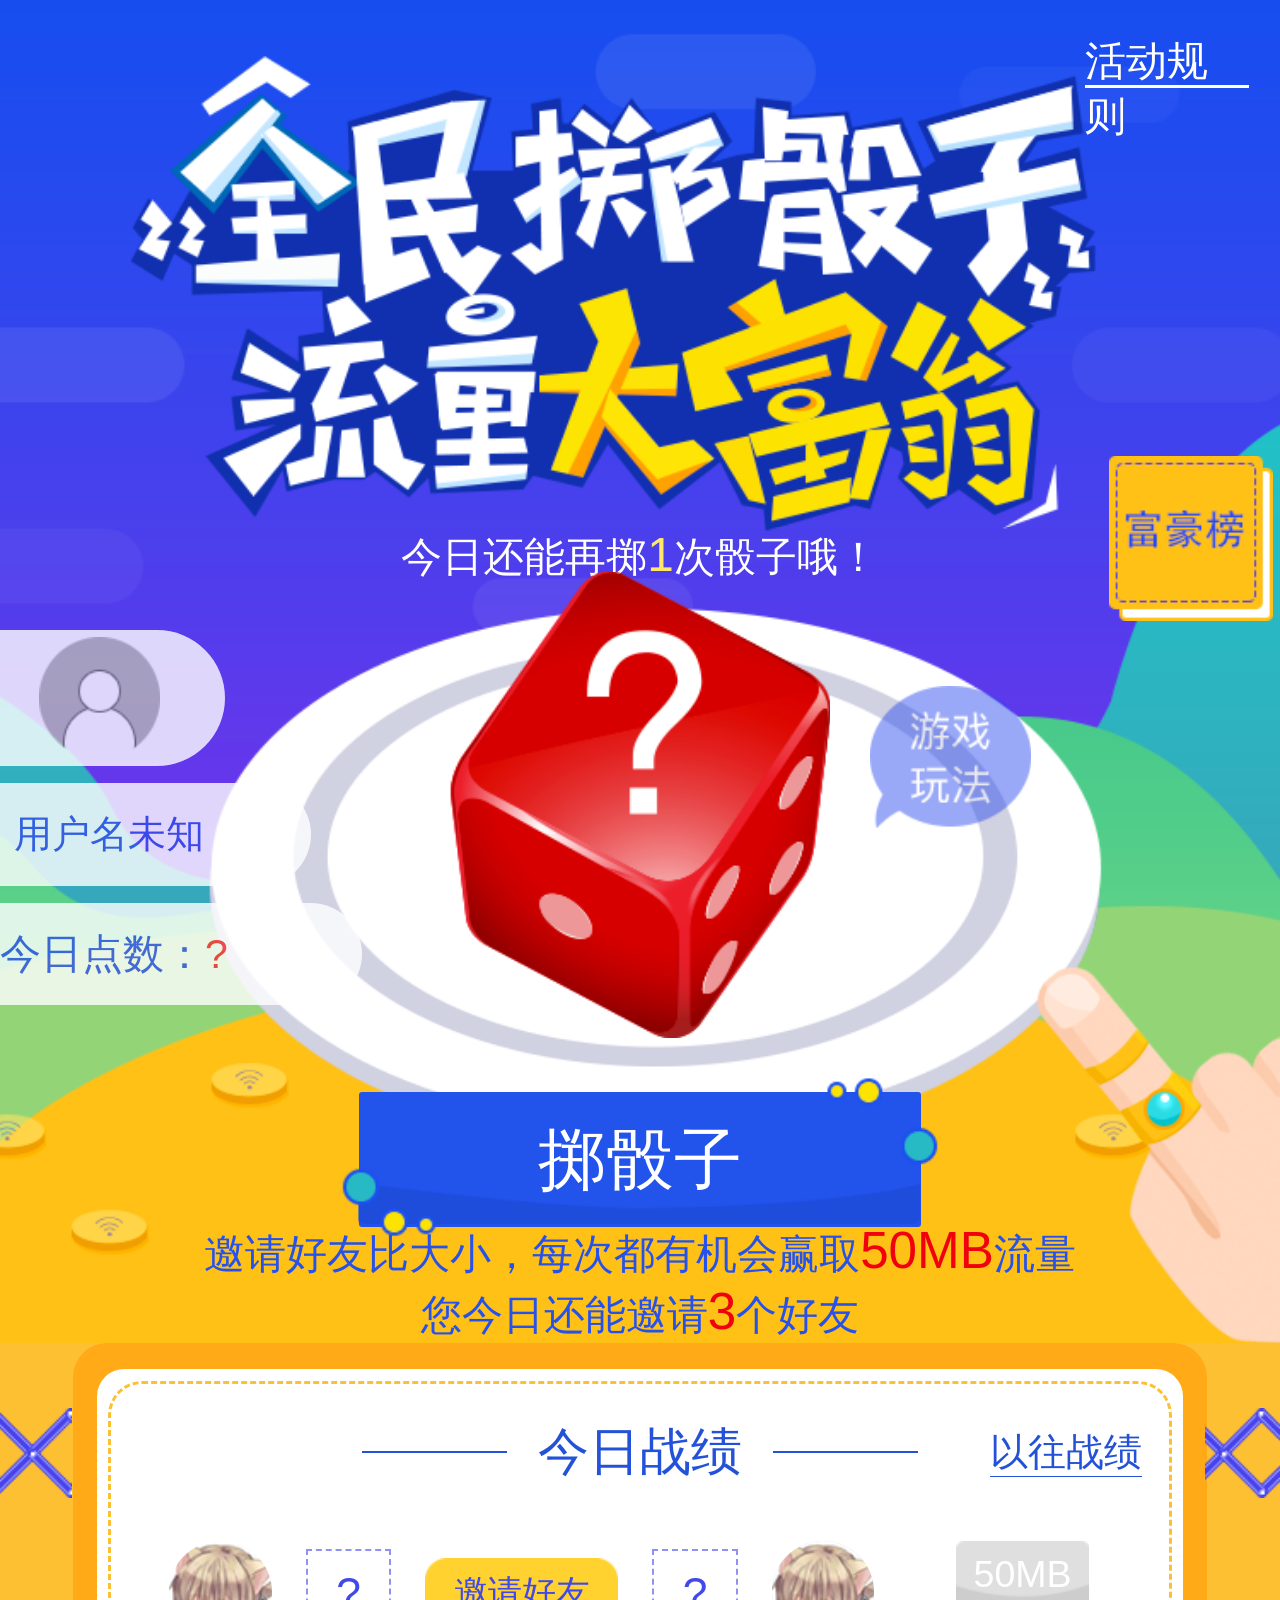
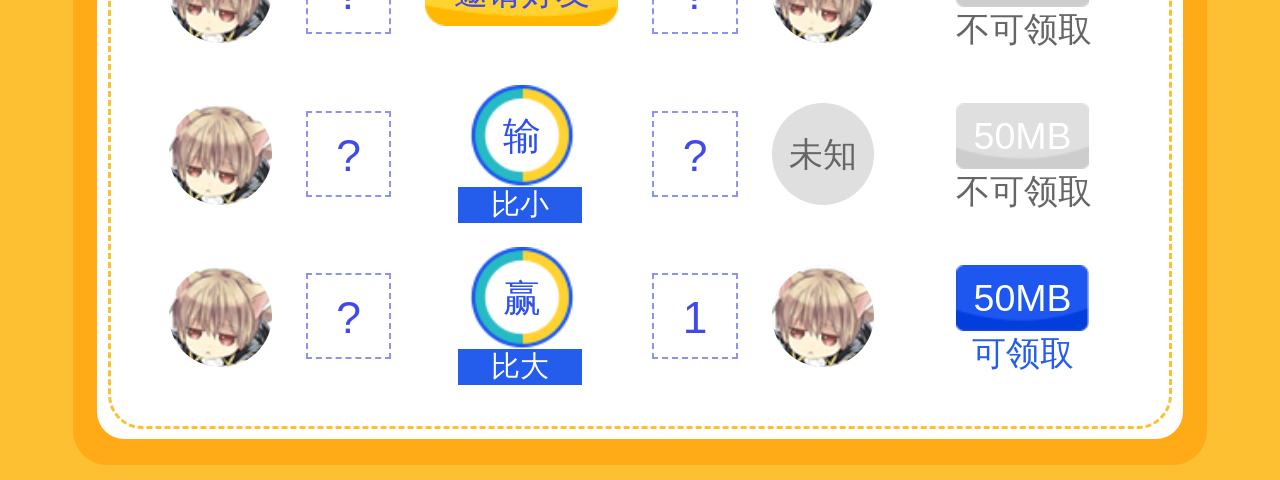
==== index1.html @ 9e5ad159 "1" ====
<!DOCTYPE html>
<html lang="en">
<head>
    <meta charset="UTF-8">
    <meta name="viewport"
          content="width=device-width, user-scalable=no, initial-scale=1.0, maximum-scale=1.0, minimum-scale=1.0">
    <title>主页</title>
    <link rel="stylesheet" href="css/reset.min.css">
    <link rel="stylesheet" href="css/style.css">
</head>
<body>
<header>
    <div class="secTop">
        <div id="hdgzBtn" class="hdgz">活动规则</div>
        <div class="fuhao"></div>
    </div>
</header>
<section>
    <div class="main">
        <div id="sz" class="shaizi sz-0"></div>
        <div class="title">
            <p>今日还能再掷<span id="num_1">1</span>次骰子哦！</p>
        </div>
        <div class="userMessage">
            <div class="userPhoto">
                <img src="images/photo.png" alt="用户头像">
            </div>
            <div class="userName">
                <p>用户名未知</p>
            </div>
            <div class="userNum">
                <p>今日点数：<span>?</span></p>
            </div>
        </div>
        <div class="wanfa"></div>
        <div id="rock" class="btn2-1">
            <span></span>
            <div>掷骰子</div>
        </div>
        <div class="text">
            <p>邀请好友比大小，每次都有机会赢取<span>50MB</span>流量</p>
            <p>您今日还能邀请<i>3</i>个好友</p>
        </div>
    </div>
</section>
<footer>
    <div class="wrap">
        <div class="zhuangshiL"></div>
        <div class="zhuangshiR"></div>
        <div class="boxWrap">
            <div class="boxInner">
                <div class="boxInner-inner">
                    <div class="footerTitle">
                        <span></span>
                        <p>今日战绩</p>
                        <span></span>
                        <div class="history">
                            以往战绩
                        </div>
                    </div>
                    <ul class="list">
                        <li class="clear">
                            <div class="my photo">
                                <img src="images/listPhoto.png" alt="">
                            </div>
                            <div class="my num">?</div>
                            <div class="firList">
                                <span class="btn2-2">邀请好友</span>
                                <span class="result top">赢</span>
                                <span class="result bottom">比大</span>
                            </div>
                            <div class="other num">?</div>
                            <div class="other photo">
                                <img src="images/listPhoto.png" alt="">
                            </div>
                            <div class="getWrap">
                                <span>50MB</span>
                                <p>不可领取</p>
                            </div>
                        </li>
                        <li class="clear">
                            <div class="my photo">
                                <img src="images/listPhoto.png" alt="">
                            </div>
                            <div class="my num">?</div>
                            <div>
                                <span class="btn2-2">邀请好友</span>
                                <span class="result top">输</span>
                                <span class="result bottom">比小</span>
                            </div>
                            <div class="other num">?</div>
                            <div class="other photo">未知</div>
                            <div class="getWrap">
                                <span>50MB</span>
                                <p>不可领取</p>
                            </div>
                        </li>
                        <li class="clear">
                            <div class="my photo">
                                <img src="images/listPhoto.png" alt="">
                            </div>
                            <div class="my num">?</div>
                            <div>
                                <span class="btn2-2">邀请好友</span>
                                <span class="result top">赢</span>
                                <span class="result bottom">比大</span>
                            </div>
                            <div class="other num">1</div>
                            <div class="other photo">
                                <img src="images/listPhoto.png" alt="">
                            </div>
                            <div class="getWrap active">
                                <span>50MB</span>
                                <p>可领取</p>
                            </div>
                        </li>
                    </ul>
                </div>
            </div>
        </div>
    </div>
</footer>
<!--遮罩层-->
<div id="mask" class="mask"></div>
<!--活动规则弹窗-->
<div class="tc hdgz">
    <div class="tcClose"></div>
    <div class="tcLine"></div>
    <div class="tcBg"></div>
    <div class="tcTitle">活动规则</div>
    <div class="text">
        <p>
            活动时间：XXX——XXX <br>
            游戏规则：<br>
            1. 任何用户皆可参与游戏；<br>
            2. 怎么玩？掷骰子，得到点数之后，将游戏页面分享给好友，好友进入游戏页面掷骰子，与你比大小。赢家每局可获得50M流量；<br>
            3.活动期间，每位用户每天仅能掷1次骰子，每次仅能邀请3位好友比大小；<br>
            4. 活动奖励：用户参与游戏，所获奖励不固定，不保证一定有奖励。每次比大小都有机会获取50M流量，活动一共持续7天；流量随时可领取，活动结束后若未领取，则视为放弃奖励；流量可直接提取，无需下载任何 <br>
        </p>
    </div>
    <div class="tcBtn-1 xx">取消</div>
</div>
<!--游戏玩法弹窗-->
<div class="tc tc2 tc-wanfa">
    <div class="tcClose"></div>
    <div class="tcLine"></div>
    <div class="tcBg"></div>
    <div class="tcTitle">游戏玩法</div>
    <div class="tcText">
        <p>
            掷骰子，得到点数之后，将游戏页面分享给好友，好友进入游戏页面掷骰子，与你比大小。赢家每局可获得50M流量；
        </p>
    </div>
    <div class="tcBtn-1 xx">知道啦</div>
</div>
<!--邀请好友比大小弹窗-->
<div class="tc tc2 tc-yq">
    <div class="people"></div>
    <div class="tcClose"></div>
    <div class="tcLine"></div>
    <div class="tcBg"></div>
    <div class="tcTitle">恭喜你</div>
    <div class="tcText">
        <p>
            今日点数为&nbsp;<span id="tcNum"></span><br>您真是掷骰子的高手
        </p>
    </div>
    <div id="tcyq" class="tcBtn-1 yq">邀请好友比大小</div>
</div>
<!--领取流量弹窗-1 -->
<div class="tc tc2 tc-ll one">
    <div class="people"></div>
    <div class="tcClose"></div>
    <div class="tcLine"></div>
    <div class="tcBg"></div>
    <div class="tcTitle">领取流量</div>
    <div class="tcText clear">
        <p>
            您当前可领取&nbsp;<span>500MB</span>&nbsp;流量<br>是否现在领取
        </p>
    </div>
    <div class="dxBtnBox">
        <span id="tcqx">取消</span><!--
        --><span id="tcllqd">确定</span>
    </div>
</div>
<!--领取流量弹窗-2 -->
<div class="tc tc2 tc-ll two">
    <div class="people"></div>
    <div class="tcClose"></div>
    <div class="tcLine"></div>
    <div class="tcBg"></div>
    <div class="tcTitle">恭喜您</div>
    <div class="tcText clear">
        <p>
            您已成功领取&nbsp;<span>500MB</span>&nbsp;安心用本地流量<br>流量将于一周内充入您的账户！
        </p>
    </div>
    <div class="tcBtn-1 ll" id="tcert">确定</div>
</div>
<!--分享浮层-->
<div class="fenxiang">
    <div></div>
    <p>
        诚意比大小，拒绝互相伤害。<br>
        宝贝，将活动页面发给好友，与好友比大小<br>
        即有机会赢取<span>50MB</span>流量。
    </p>
</div>
</body>
</html>
<script src="js/jquery-1.10.1.min.js"></script>
<script src="js/index.js"></script>
---- css/style.css ----
header .firTop{
    width: 37.5rem;
    height: 17.05rem;
    background: url("../images/firBg_01.png") center no-repeat;
    background-size: cover;
}
section .firMiddle{
    width: 37.5rem;
    height: 32.25rem;
    background: url("../images/firBg_02.png") center no-repeat;
    background-size: cover;
}
footer .firFooter{
    box-sizing: border-box;
    padding-top: 1.55rem;
    width: 37.5rem;
    height: 11.65rem;
    background: url("../images/firBg_03.png") center no-repeat;
    background-size: cover;
}
footer .firFooter div{
    margin: 0 auto;
    width: 25.4rem;
    height: 5.9rem;
    background: url("../images/btn1-1.png") center no-repeat;
    background-size: cover;
}
/*主页样式*/
header .secTop{
    position: relative;
    box-sizing: border-box;
    width: 37.5rem;
    height: 15.45rem;
    background: url("../images/secBg_01.png") center no-repeat;
    background-size: cover;
}
header .secTop .hdgz{
    float: right;
    margin: 1rem 0.9rem 0 0;
    width: 4.8rem;
    height: 1.5rem;
    font-size: 1.2rem;
    color: #ffffff;
    border-bottom: 3px solid #ffffff;
}
header .secTop .fuhao{
    position: absolute;
    left: 32.5rem;
    top: 13.35rem;
    width: 4.8rem;
    height: 4.85rem;
    background: url("../images/fuhao.png") center no-repeat;
    background-size: cover;
    z-index: 11;
}
section .main{
    position: relative;
    box-sizing: border-box;
    width: 37.5rem;
    height: 23.9rem;
    background: url("../images/secBg_02.png") center no-repeat;
    background-size: cover;
}
section .main .shaizi{
    position: absolute;
    top: 1.3rem;
    left: 0;
    right: 0;
    margin: auto;
    width: 11.15rem;
    height: 13.65rem;
    background: url("../images/sz.png") no-repeat;
    background-size: cover;
}
section .main .sz-0{
    background-position: -103.2rem 0;
}
section .main .sz-1{
    background-position: -17.2rem 0;
}
section .main .sz-2{
    background-position: -86rem 0;
}
section .main .sz-3{
    background-position: -68.8rem 0;
}
section .main .sz-4{
    background-position: -51.6rem 0;
}
section .main .sz-5{
    background-position: -34.4rem 0;
}
section .main .sz-6{
    background-position: 0 0;
}
section .main .sz-t{
    background-position: -120.25rem 0;
}
section .main .sz-s{
    background-position: -137.4rem 0;
}
section .main .sz-e{
    background-position: -154.7rem 0;
}
section .main .title{
    margin: 0 auto;
    width: 15rem;
    text-align: center;
}
section .main .title p{
    font-size: 1.2rem;
    color: #ffffff;
}
section .main .title p span{
    font-size: 1.4rem;
    color: #ffe866;
}
section .main .userMessage{
    position: absolute;
    top: 3rem;
    left: 0;
}
section .main .userMessage div{
    box-sizing: border-box;
    border-radius: 0 3rem 3rem 0;
    background-color: #ffffff;
    opacity: 0.8;
}
section .main .userMessage .userPhoto{
    padding: 0.225rem 0 0.225rem 1.15rem;
    width: 6.6rem;
    height: 4rem;
}
section .main .userMessage .userName{
    margin: 0.5rem 0;
    padding-left: 0.4rem;
    width: 9.1rem;
    height: 3rem;
}
section .main .userMessage .userNum{
    width: 10.6rem;
    height: 3rem;
}
section .main .userMessage .userPhoto img{
    display: inline-block;
    width: 3.55rem;
    height: 3.55rem;
}
section .main .userMessage .userName p{
    font-size: 1.1rem;
    line-height: 3rem;
    color: #324eea;
}
section .main .userMessage .userNum p{
    font-size: 1.2rem;
    line-height: 3rem;
    color: #2e50ea;
}
section .main .userMessage .userNum p span{
    color: #f72a30;
}
section .main .wanfa{
    position: absolute;
    top: 4.65rem;
    right: 7.3rem;
    width: 4.7rem;
    height: 4.15rem;
    background: url("../images/wanfa.png") center no-repeat;
    background-size: cover;
}
section .main .btn2-1{
    position: absolute;
    bottom: 3.05rem;
    left: 0;
    right: 0;
    margin: auto;
    width: 17.55rem;
    height: 4.8rem;
}
section .main .btn2-1 span{
    position: absolute;
    width: 17.55rem;
    height: 4.8rem;
    background: url("../images/btn2-1Bg.png") center no-repeat;
    background-size: cover;
    z-index: 11;
}
section .main .btn2-1 div{
    position: absolute;
    bottom: 0.35rem;
    left: 0;
    right: 0;
    margin: auto;
    width: 16.45rem;
    height: 3.95rem;
    font-size: 2rem;
    text-align: center;
    line-height: 3.95rem;
    color: #ffffff;
    border-radius: 3px;
    background-color: #2253eb;
}
section .main .btn2-1.default span{
    background: url("../images/btn2-1BgAct.png") center no-repeat;
    background-size: cover;
}
section .main .btn2-1.default div{
    color: #8d8d8d;
    background-color: #eaeaea;
}
section .main .text{
    position: absolute;
    bottom: 0;
    left: 0;
    right: 0;
    margin: auto;
}
section .main .text p{
    font-size: 1.2rem;
    text-align: center;
    color: #2652eb;
}
section .main .text p span{
    font-size: 1.5rem;
    color: #f1000e;
}
section .main .text p i{
    font-style: normal;
    font-size: 1.5rem;
    color: #f1000e;
}
footer .wrap{
    position: relative;
    width: 37.5rem;
    height: 21.6rem;
    background-color: #fdc033;
}
footer .wrap .zhuangshiL,footer .wrap .zhuangshiR{
    position: absolute;
    top: 1.9rem;
    height: 2.65rem;
}
footer .wrap .zhuangshiL{
    left: 0;
    width: 2.1rem;
    background: url("../images/zhuangshiL.png") center no-repeat;
    background-size: cover;
}
footer .wrap .zhuangshiR{
    right: 0;
    width: 2.2rem;
    background: url("../images/zhuangshiR.png") center no-repeat;
    background-size: cover;
}
footer .wrap .boxWrap{
    margin: 0 auto;
    padding: 0.75rem 0;
    box-sizing: border-box;
    width: 33.2rem;
    height: 21.15rem;
    border-radius: 1rem;
    background-color: #ffaa16;
}
footer .wrap .boxWrap .boxInner{
    margin: 0 auto;
    padding: 0.35rem 0;
    box-sizing: border-box;
    width: 31.8rem;
    height: 19.65rem;
    border-radius: 0.8rem;
    background-color: #ffffff;
}
footer .wrap .boxWrap .boxInner .boxInner-inner{
    box-sizing: border-box;
    margin: 0 auto;
    width: 31.15rem;
    height: 19rem;
    border: 3px dashed #fdc033;
    border-radius: 1rem;
}
footer .wrap .boxWrap .boxInner .boxInner-inner .footerTitle{
    position: relative;
    margin: 1rem auto;
    width: 16.3rem;
    text-align: center;
}
footer .wrap .boxWrap .boxInner .boxInner-inner .footerTitle p{
    font-size: 1.5rem;
    color: #2351d7;
}
footer .wrap .boxWrap .boxInner .boxInner-inner .footerTitle span{
    position: absolute;
    top: 0;
    bottom: 0;
    margin: auto;
    width: 4.25rem;
    height: 2px;
    background-color: #2351d7;
}
footer .wrap .boxWrap .boxInner .boxInner-inner .footerTitle span:first-child{
    left: 0;
}
footer .wrap .boxWrap .boxInner .boxInner-inner .footerTitle span:nth-child(3){
    right: 0;
}
footer .wrap .boxWrap .boxInner .boxInner-inner .footerTitle div:last-child{
    position: absolute;
    top: 0;
    bottom: 0;
    right: -6.55rem;
    margin: auto;
    height: 1.4rem;
    font-size: 1.1rem;
    border-bottom: 1px solid #2351d7;
    color: #2351d7;
}
footer .wrap .boxWrap .boxInner .boxInner-inner .list li{
    box-sizing: border-box;
    display: flex;
    align-items: center;
    padding-left: 1.7rem;
    width: 100%;
    height: 4.15rem;
}
footer .wrap .boxWrap .boxInner .boxInner-inner .list li:nth-child(2){
    margin: 0.6rem 0;
}
footer .wrap .boxWrap .boxInner .boxInner-inner .list li div{
    float: left;
    box-sizing: border-box;
    margin-right: 1rem;
}
footer .wrap .boxWrap .boxInner .boxInner-inner .list li div.photo{
    width: 3rem;
    height: 3rem;
    border-radius: 50%;
}
footer .wrap .boxWrap .boxInner .boxInner-inner .list li div.photo img{
    width: 100%;
    height: 100%;
    border-radius: 50%;
}
footer .wrap .boxWrap .boxInner .boxInner-inner .list li div:nth-child(2),footer .wrap .boxWrap .boxInner .boxInner-inner .list li div:nth-child(4){
    box-sizing: border-box;
    width: 2.5rem;
    height: 2.5rem;
    font-size: 1.3rem;
    text-align: center;
    line-height: 2.5rem;
    color: #414ae9;
    border: 2px dashed #8e92f2;
}
footer .wrap .boxWrap .boxInner .boxInner-inner .list li div:nth-child(3){
    width: 5.65rem;
}
footer .wrap .boxWrap .boxInner .boxInner-inner .list li div:nth-child(3) span{
    display: block;
}
footer .wrap .boxWrap .boxInner .boxInner-inner .list li div:nth-child(3) .btn2-2{
    display: none;
    width: 5.65rem;
    height: 2rem;
    font-size: 1rem;
    text-align: center;
    line-height: 2rem;
    color: #414ae9;
    background: url("../images/btn2-2Bg.png") center no-repeat;
    background-size: cover;
}
footer .wrap .boxWrap .boxInner .boxInner-inner .list li div:nth-child(5){
    margin-right: 2.4rem;
    width: 3rem;
    height: 3rem;
    font-size: 1rem;
    text-align: center;
    line-height: 3rem;
    border-radius: 50%;
    color: #666666;
    background-color: #dfdfdf;
}
footer .wrap .boxWrap .boxInner .boxInner-inner .list li div:nth-child(6){
    height: 3rem;
}
footer .wrap .boxWrap .boxInner .boxInner-inner .list li div:nth-child(6) span{
    display: block;
    width: 3.9rem;
    height: 1.95rem;
    font-size: 1.1rem;
    text-align: center;
    line-height: 1.95rem;
    color: #ffffff;
    background: url("../images/btn2-3Bg.png") center no-repeat;
    background-size: cover;
}
footer .wrap .boxWrap .boxInner .boxInner-inner .list li div:nth-child(6) p{
    font-size: 1rem;
    text-align: center;
    color: #666666;
}
footer .wrap .boxWrap .boxInner .boxInner-inner .list li div:nth-child(6).active span{
    background: url("../images/btn2-3BgAct.png") center no-repeat;
    background-size: cover;
}
footer .wrap .boxWrap .boxInner .boxInner-inner .list li div:nth-child(6).active p{
    color: #245cec;
}
footer .wrap .boxWrap .boxInner .boxInner-inner .list li div:nth-child(3) .result.top{
    margin-left: 1.3rem;
    width: 3.05rem;
    height: 3rem;
    font-size: 1.1rem;
    text-align: center;
    line-height: 3rem;
    color: #2c50ea;
    background: url("../images/resultBg.png") center no-repeat;
    background-size: cover;
}
footer .wrap .boxWrap .boxInner .boxInner-inner .list li div:nth-child(3) .result.bottom{
    margin-left: 0.95rem;
    width: 3.65rem;
    height: 1.05rem;
    text-align: center;
    line-height: 1.05rem;
    font-size: 0.85rem;
    color: #ffffff;
    background-color: #245cec;
}
footer .wrap .boxWrap .boxInner .boxInner-inner .list div.firList span.btn2-2{
    display: block;
}
footer .wrap .boxWrap .boxInner .boxInner-inner .list div.firList .result{
    display: none;
}
/*遮罩层*/
.mask{
    position: absolute;
    top: 0px;
    filter: alpha(opacity=60);
    background-color: #000;
    z-index: 100;
    left: 0px;
    opacity: 0.6;
    -moz-opacity: 0.6;
}
.tc.hdgz{
    display: none;
    position: fixed;
    top: 20%;
    left: 0;
    right: 0;
    margin: auto;
    box-sizing: border-box;
    width: 29rem;
    height: 36.7rem;
    border-radius: 0.5rem;
    z-index: 999;
    background-color: #ffffff;
}
.tc .tcClose{
    position: absolute;
    top: -7.1rem;
    right: 1.75rem;
    width: 2.9rem;
    height: 2.9rem;
    background: url("../images/tcCloseBg.png") center no-repeat;
    background-size: cover;
    z-index: 999;
}
.tc .tcLine{
    position: absolute;
    right: 3.2rem;
    top: -4.1rem;
    width: 2px;
    height: 4.1rem;
    background-color: #ffffff;
    z-index: 999;
}
.tc .tcBg{
    position: absolute;
    top: -10rem;
    left: -4.225rem;
    width: 37.45rem;
    height: 24.5rem;
    background: url("../images/tc-hdgz.png") center no-repeat;
    background-size: cover;
    z-index: 990;
}
.tc .tcTitle{
    position: absolute;
    top: 0;
    left: 0;
    width: 100%;
    height: 4rem;
    font-size: 1.6rem;
    text-align: center;
    line-height: 4rem;
    border-radius: 0.5rem 0.5rem 0 0;
    color: #ffffff;
    background-color: #304fea;
    z-index: 999;
}
.tc .text{
    box-sizing: border-box;
    position: absolute;
    top: 4rem;
    left: 0;
    padding: 0.75rem 2.5rem;
    overflow: scroll;
    width: 29rem;
    height: 26.75rem;
    background-color: #ffffff;
    z-index: 999;
}
.tc .text p{
    font-size: 1.2rem;
    color: #000000;
    text-align: justify;
    line-height: 2.5rem;
}
.tc .tcBtn-1{
    position: absolute;
    left: 0;
    right: 0;
    margin: auto;
    bottom: 1.2rem;
    width: 8.8rem;
    height: 3.15rem;
    font-size: 1.3rem;
    text-align: center;
    line-height: 3.15rem;
    color: #ffffff;
    background: url("../images/tcBtnBg-blue.png") center no-repeat;
    background-size: cover;
    z-index: 999;
}
.tc.tc2{
    position: fixed;
    left: 0;
    right: 0;
    top: 20%;
    box-sizing: border-box;
    margin: auto;
    width: 26.5rem;
    height: 20rem;
    border-radius: 0.5rem;
    z-index: 999;
    background-color: #ffffff;
}
.tc.tc2 .tcClose{
    right: 0.5rem;
}
.tc.tc2 .tcLine{
    right: 1.9rem;
}
.tc.tc2 .tcBtn-1{
    bottom: 2rem;
}
.tc.tc2 .tcText{
    position: absolute;
    top: 4rem;
    box-sizing: border-box;
    width: 100%;
    height: 16rem;
    font-size: 1.3rem;
    text-align: justify;
    color: #000000;
    border-radius: 0 0 0.5rem 0.5rem;
    background-color: #ffffff;
    z-index: 999;
}
.tc.tc-wanfa .tcText{
    padding: 2rem 1.5rem;
    line-height: 2.5rem;
}
.tc.tc-wanfa{
    display: none;
}
.tc.tc-yq .tcText{
    padding-top: 2rem;
    text-align: center;
    line-height: 4rem;
    letter-spacing: 5px;
}
.tc .tcText p span{
    font-size: 2rem;
    color: #ff1e1e;
}
.tc.tc-yq .tcBtn-1.yq{
    width: 12.5rem;
    background: url("../images/tc-yqBtn.png") center no-repeat;
    background-size: cover;
}
.tc .people{
    position: absolute;
    top: -9.7rem;
    left: 1.4rem;
    z-index: 998;
    width: 20.85rem;
    height: 9.7rem;
    background: url("../images/yqPeo.png") center no-repeat;
    background-size: cover;
}
.tc.tc-yq{
    display: none;
    top: 25%;
}
.tc.tc-dx{
    top: 25%;
}
.tc.tc-dx .tcText{
    padding: 0.5rem 5.25rem;
    text-align: center;
    line-height: 3rem;
}
.tc.tc-dx .tcText .box{
    float: left;
    width: 4.4rem;
    height: 4.4rem;
    border: 2px dashed #304fea;
    font-size: 2.1rem;
    text-align: center;
    line-height: 4.4rem;
    color: #1234df;
}
.tc.tc-dx .tcText .box.act{
    color: #ffffff;
    background-color: #304fea;
}
.tc.tc-dx .tcText .small{
    margin-right: 6.8rem;
}
.tc.tc-dx .people{
    top: -10.1rem;
    height: 10.1rem;
    background: url("../images/dxPeo_01.png") center no-repeat;
    background-size: cover;
}
.tc.tc-dx.one{
    display: none;
}
.tc.tc-dx.two{
    display: none;
}
.tc.tc2 .tcText i{
    font-style: normal;
    font-size: 1.2rem;
    line-height: 1rem;
    letter-spacing: 0.2rem;
    color: #304fea;
}
.tc.tc2 .dxBtnBox{
    position: absolute;
    left: 0;
    right: 0;
    margin: auto;
    width: 20.05rem;
    bottom: 2rem;
    z-index: 999;
}
.tc.tc2 .dxBtnBox span{
    display: inline-block;
    width: 8.8rem;
    height: 3.15rem;
    font-size: 1.3rem;
    text-align: center;
    line-height: 3.15rem;
    color: #ffffff;
}
.tc.tc2 .dxBtnBox span:first-child{
    margin-right: 2.3rem;
    background: url("../images/tcBtnBg-blue.png") center no-repeat;
    background-size: cover;
}
.tc.tc2 .dxBtnBox span:last-child{
    background: url("../images/dxBtnBg-red.png") center no-repeat;
    background-size: cover;
}
.tc.tc-ll .tcText{
    padding-top: 2rem;
    text-align: center;
    line-height: 4rem;
}
.tc.tc-ll .people{
    top: -10.1rem;
    height: 10.1rem;
    background: url("../images/llPeo.png") center no-repeat;
    background-size: cover;
}
.tc.tc-ll{
    top: 25%;
}
.tc.tc-ll.one{
    display: none;
}
.tc.tc-ll.two{
    display: none;
}
.tc.tc-ll.two .tcBtn-1.ll{
    background: url("../images/dxBtnBg-red.png") center no-repeat;
    background-size: cover;
}

.fenxiang{
    display: none;
    position: fixed;
    left: 0;
    right: 0;
    margin: auto;
    top: 3.7rem;
    width: 22.5rem;
    height: 35rem;
    text-align: center;
    z-index: 999;
}
.fenxiang div{
    position: absolute;
    top: 0;
    left: 2.5rem;
    width: 22.7rem;
    height: 29.4rem;
    background: url("../images/fenxiang.png") center no-repeat;
    background-size: cover;
}
.fenxiang p{
    position: absolute;
    bottom: 0;
    font-size: 1.1rem;
    color: #ffffff;
}
.fenxiang p span{
    font-size: 1.4rem;
    color: #f0c24d;
}
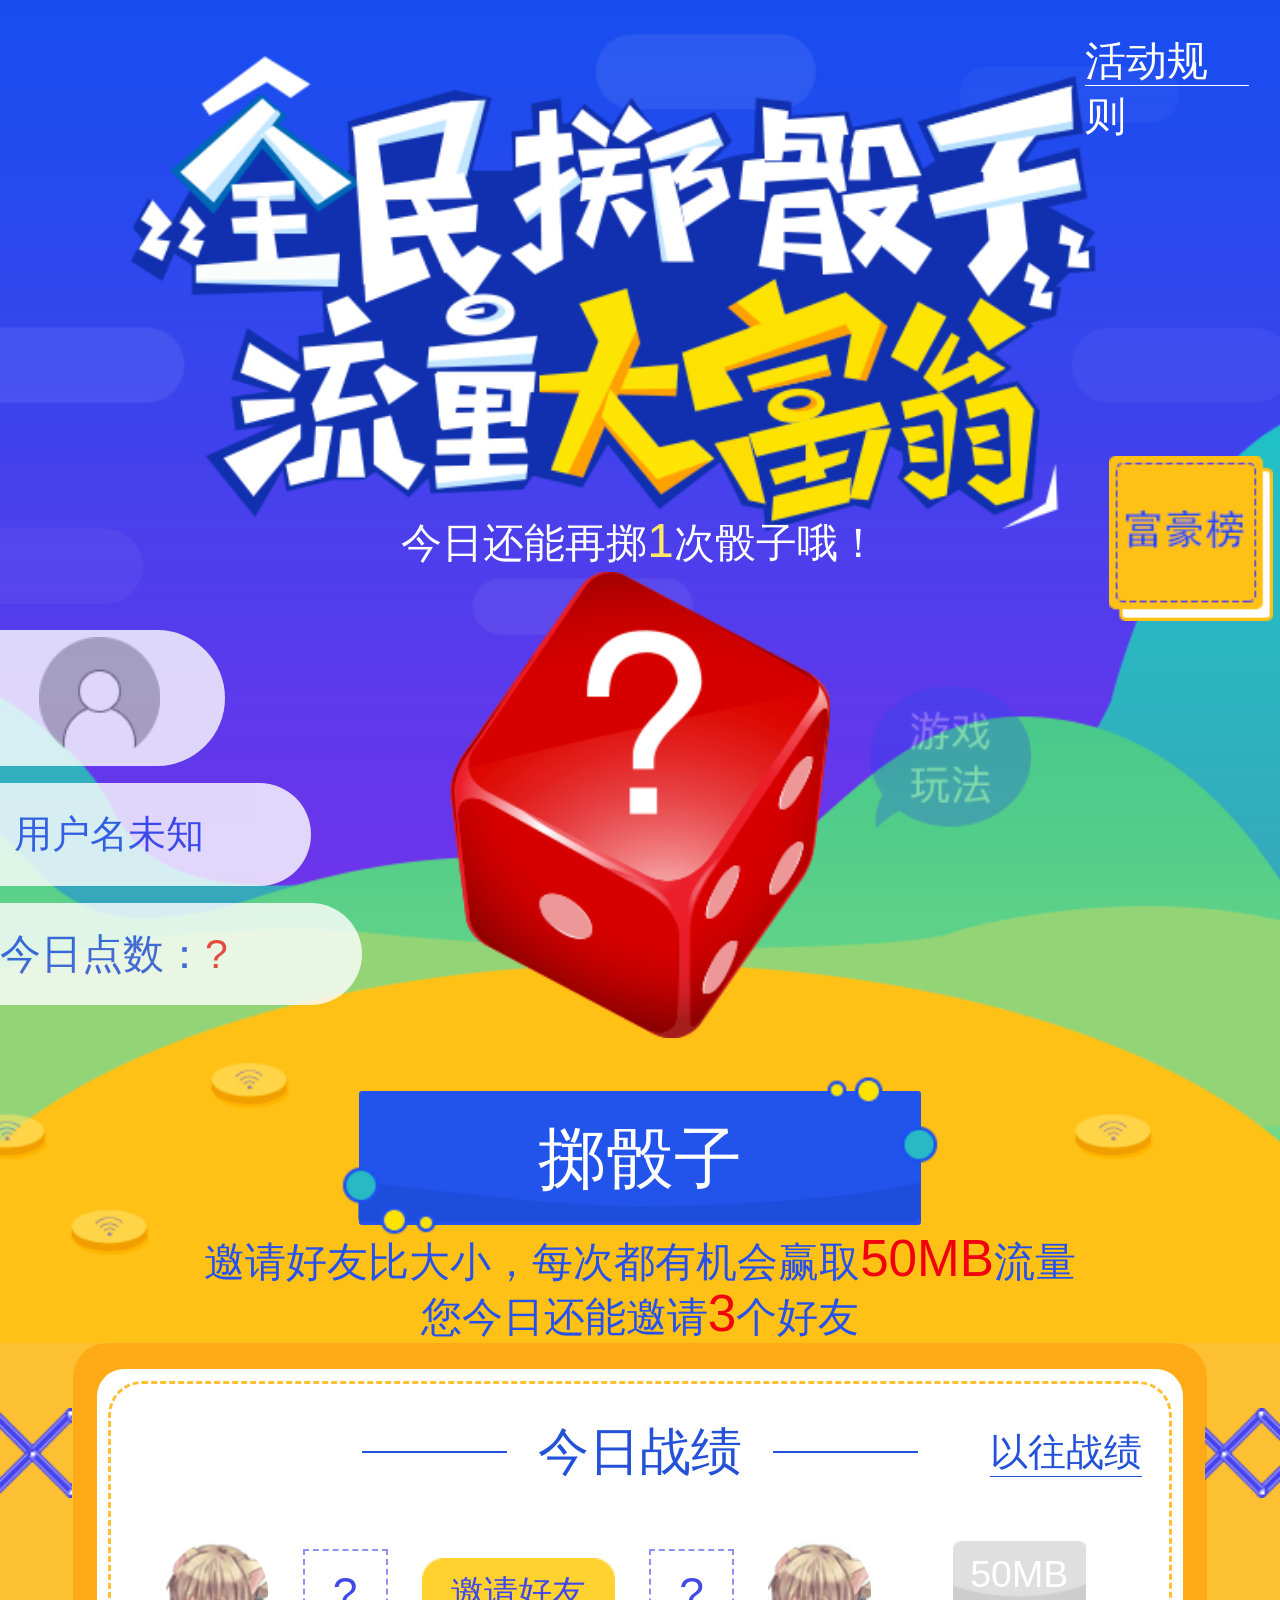
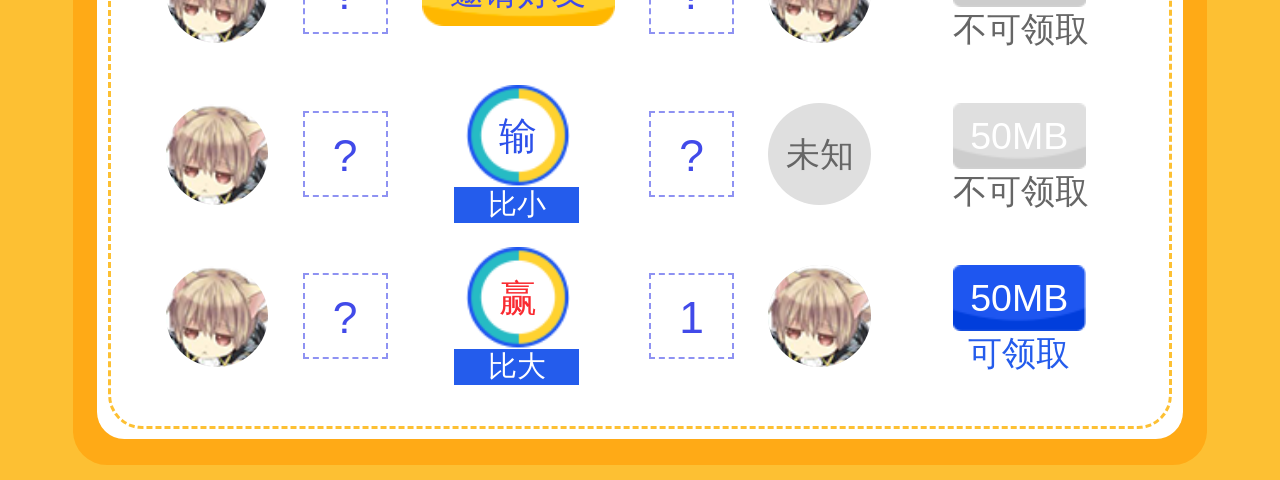
==== commit ad33e088: "6" ====
--- a/index1.html
+++ b/index1.html
@@ -83,7 +83,7 @@
                                 <img src="images/listPhoto.png" alt="">
                             </div>
                             <div class="my num">?</div>
-                            <div>
+                            <div class="win-los">
                                 <span class="btn2-2">邀请好友</span>
                                 <span class="result top">输</span>
                                 <span class="result bottom">比小</span>
@@ -100,7 +100,7 @@
                                 <img src="images/listPhoto.png" alt="">
                             </div>
                             <div class="my num">?</div>
-                            <div>
+                            <div class="win-los">
                                 <span class="btn2-2">邀请好友</span>
                                 <span class="result top">赢</span>
                                 <span class="result bottom">比大</span>
@@ -122,6 +122,8 @@
 </footer>
 <!--遮罩层-->
 <div id="mask" class="mask"></div>
+<!--分享遮罩层-->
+<div id="mask1" class="mask1"></div>
 <!--活动规则弹窗-->
 <div class="tc hdgz">
     <div class="tcClose"></div>
--- a/css/style.css
+++ b/css/style.css
@@ -41,7 +41,7 @@
     height: 1.5rem;
     font-size: 1.2rem;
     color: #ffffff;
-    border-bottom: 3px solid #ffffff;
+    border-bottom: 1px solid #ffffff;
 }
 header .secTop .fuhao{
     position: absolute;
@@ -109,6 +109,7 @@
 }
 section .main .title p{
     font-size: 1.2rem;
+    line-height: 0.8rem;
     color: #ffffff;
 }
 section .main .title p span{
@@ -170,7 +171,7 @@
 }
 section .main .btn2-1{
     position: absolute;
-    bottom: 3.05rem;
+    bottom: 3.1rem;
     left: 0;
     right: 0;
     margin: auto;
@@ -217,6 +218,7 @@
 }
 section .main .text p{
     font-size: 1.2rem;
+    line-height: 1.5rem;
     text-align: center;
     color: #2652eb;
 }
@@ -318,7 +320,7 @@
     box-sizing: border-box;
     display: flex;
     align-items: center;
-    padding-left: 1.7rem;
+    padding-left: 1.6rem;
     width: 100%;
     height: 4.15rem;
 }
@@ -442,6 +444,17 @@
     opacity: 0.6;
     -moz-opacity: 0.6;
 }
+/*分享遮罩层*/
+.mask1{
+    position: absolute;
+    top: 0px;
+    filter: alpha(opacity=80);
+    background-color: #000;
+    z-index: 100;
+    left: 0px;
+    opacity: 0.8;
+    -moz-opacity: 0.8;
+}
 .tc.hdgz{
     display: none;
     position: fixed;
@@ -724,7 +737,7 @@
 .fenxiang p{
     position: absolute;
     bottom: 0;
-    font-size: 1.1rem;
+    font-size: 1.2rem;
     color: #ffffff;
 }
 .fenxiang p span{
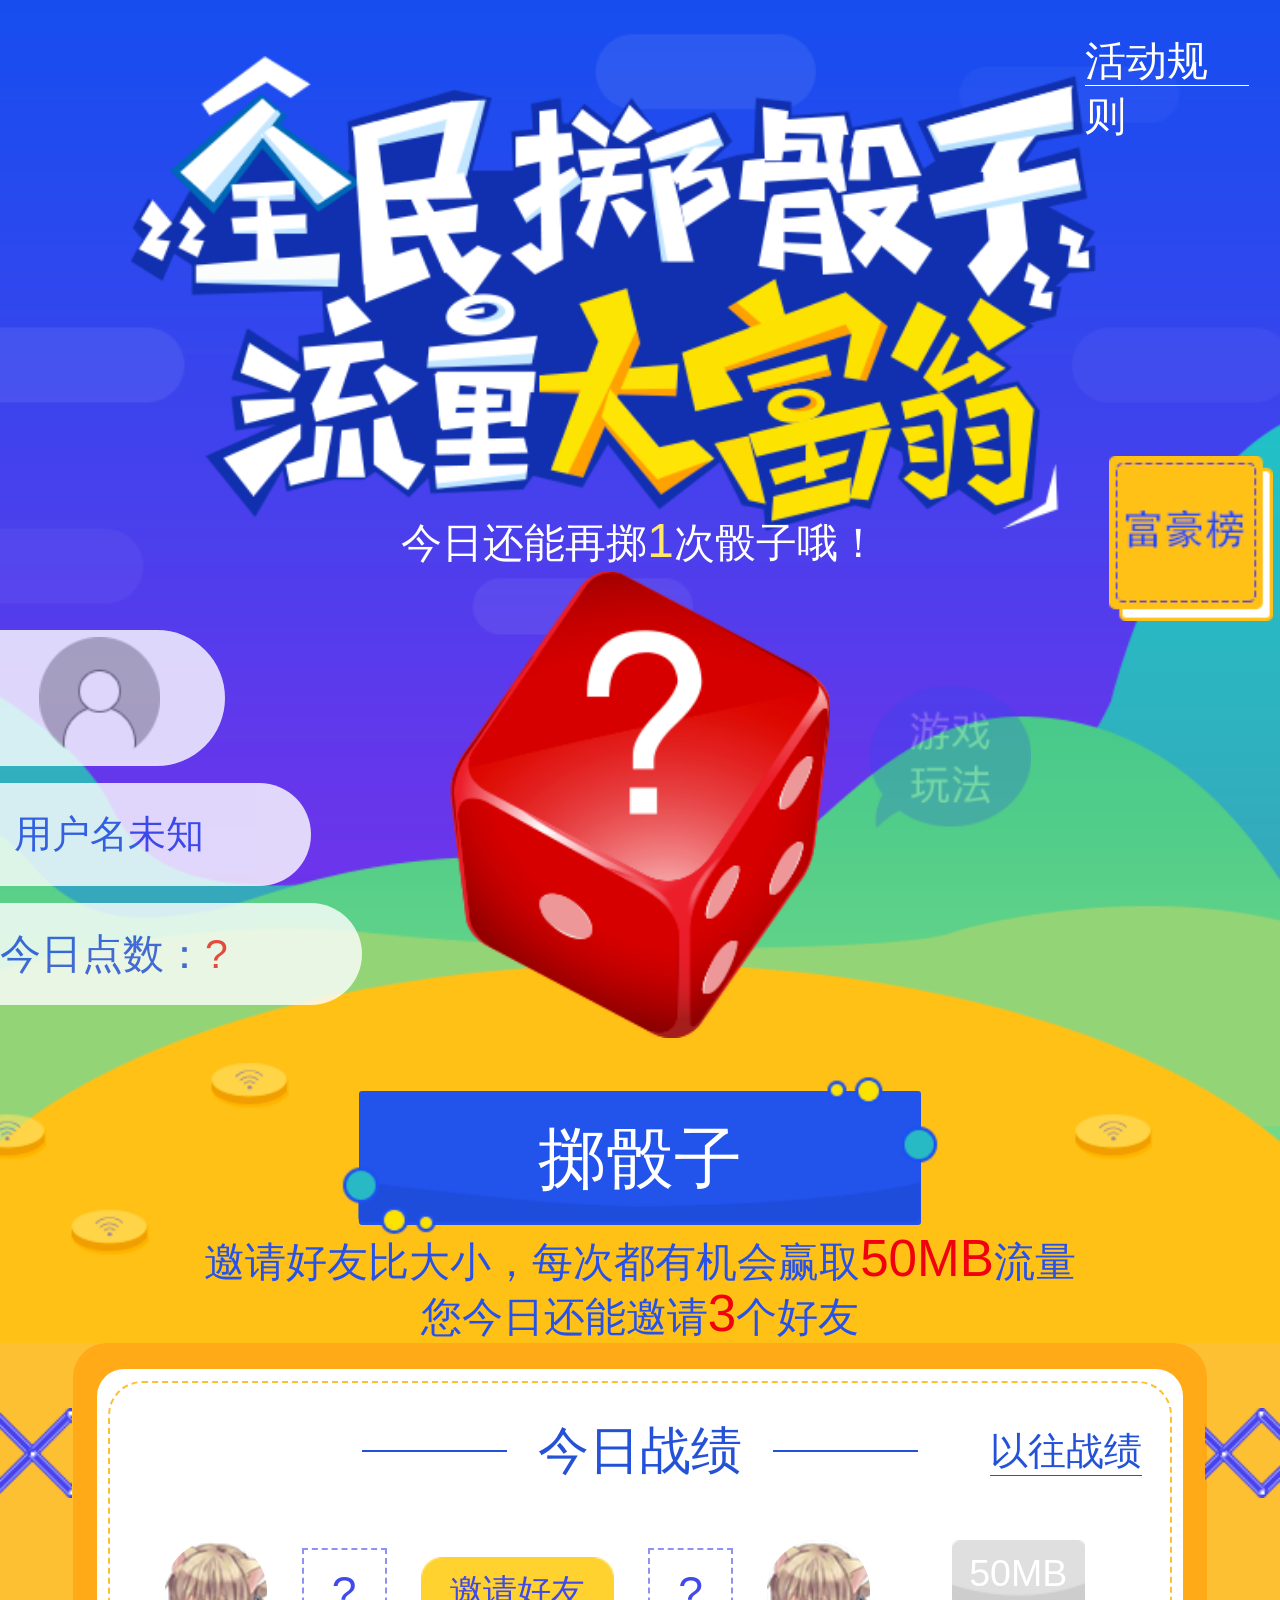
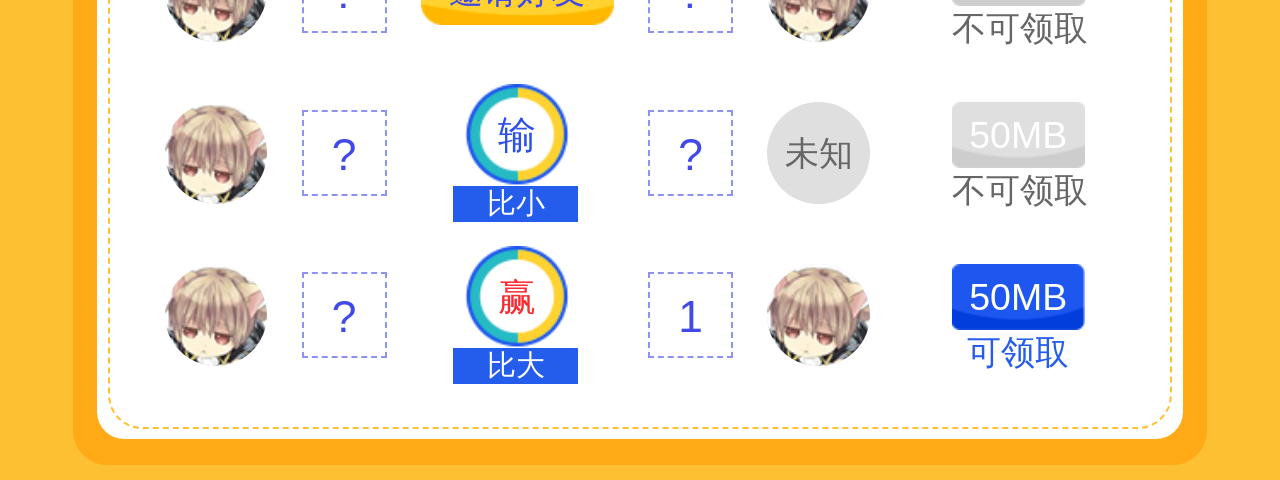
==== commit f448f2a2: "7" ====
--- a/index1.html
+++ b/index1.html
@@ -123,7 +123,7 @@
 <!--遮罩层-->
 <div id="mask" class="mask"></div>
 <!--分享遮罩层-->
-<div id="mask1" class="mask1"></div>
+<div id="mask_1" class="mask_1"></div>
 <!--活动规则弹窗-->
 <div class="tc hdgz">
     <div class="tcClose"></div>
--- a/css/style.css
+++ b/css/style.css
@@ -277,7 +277,7 @@
     margin: 0 auto;
     width: 31.15rem;
     height: 19rem;
-    border: 3px dashed #fdc033;
+    border: 2px dashed #fdc033;
     border-radius: 1rem;
 }
 footer .wrap .boxWrap .boxInner .boxInner-inner .footerTitle{
@@ -445,7 +445,7 @@
     -moz-opacity: 0.6;
 }
 /*分享遮罩层*/
-.mask1{
+.mask_1{
     position: absolute;
     top: 0px;
     filter: alpha(opacity=80);
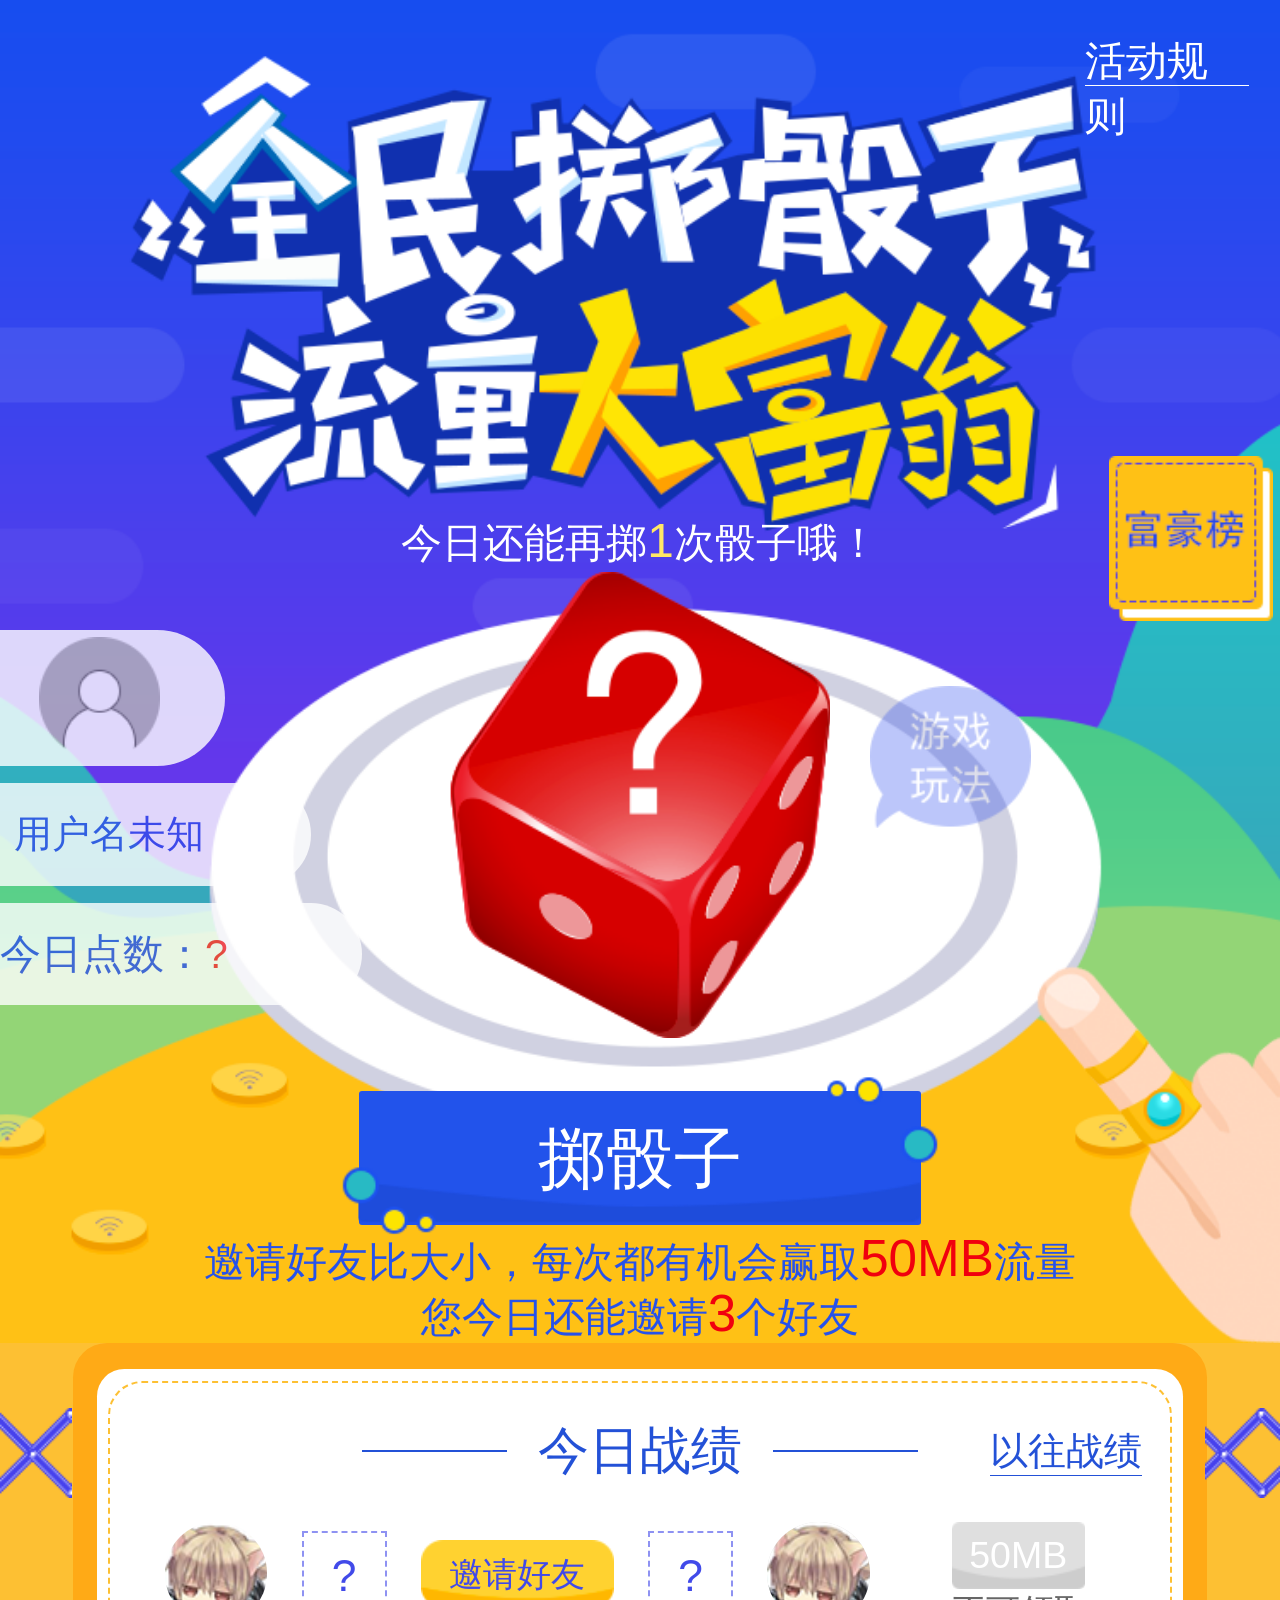
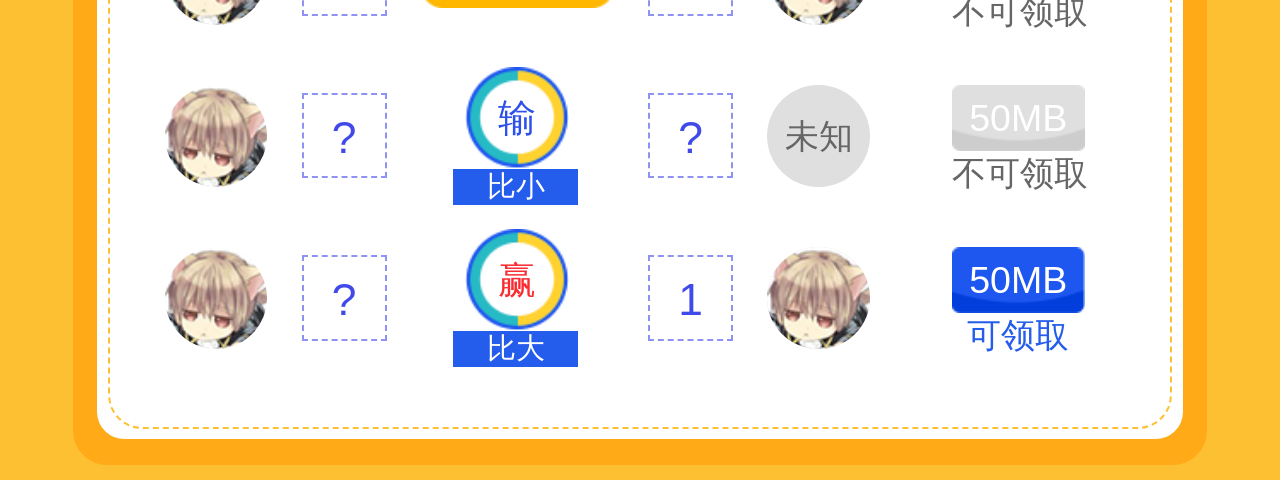
==== commit c0c3a115: "3" ====
--- a/index1.html
+++ b/index1.html
@@ -161,7 +161,7 @@
     <div class="tcClose"></div>
     <div class="tcLine"></div>
     <div class="tcBg"></div>
-    <div class="tcTitle">恭喜你</div>
+    <div class="tcTitle">恭喜您</div>
     <div class="tcText">
         <p>
             今日点数为&nbsp;<span id="tcNum"></span><br>您真是掷骰子的高手
--- a/css/style.css
+++ b/css/style.css
@@ -282,7 +282,7 @@
 }
 footer .wrap .boxWrap .boxInner .boxInner-inner .footerTitle{
     position: relative;
-    margin: 1rem auto;
+    margin: 1rem auto 0.5rem;
     width: 16.3rem;
     text-align: center;
 }
@@ -737,10 +737,10 @@
 .fenxiang p{
     position: absolute;
     bottom: 0;
-    font-size: 1.2rem;
+    font-size: 1.4rem;
     color: #ffffff;
 }
 .fenxiang p span{
-    font-size: 1.4rem;
+    font-size: 1.6rem;
     color: #f0c24d;
 }
